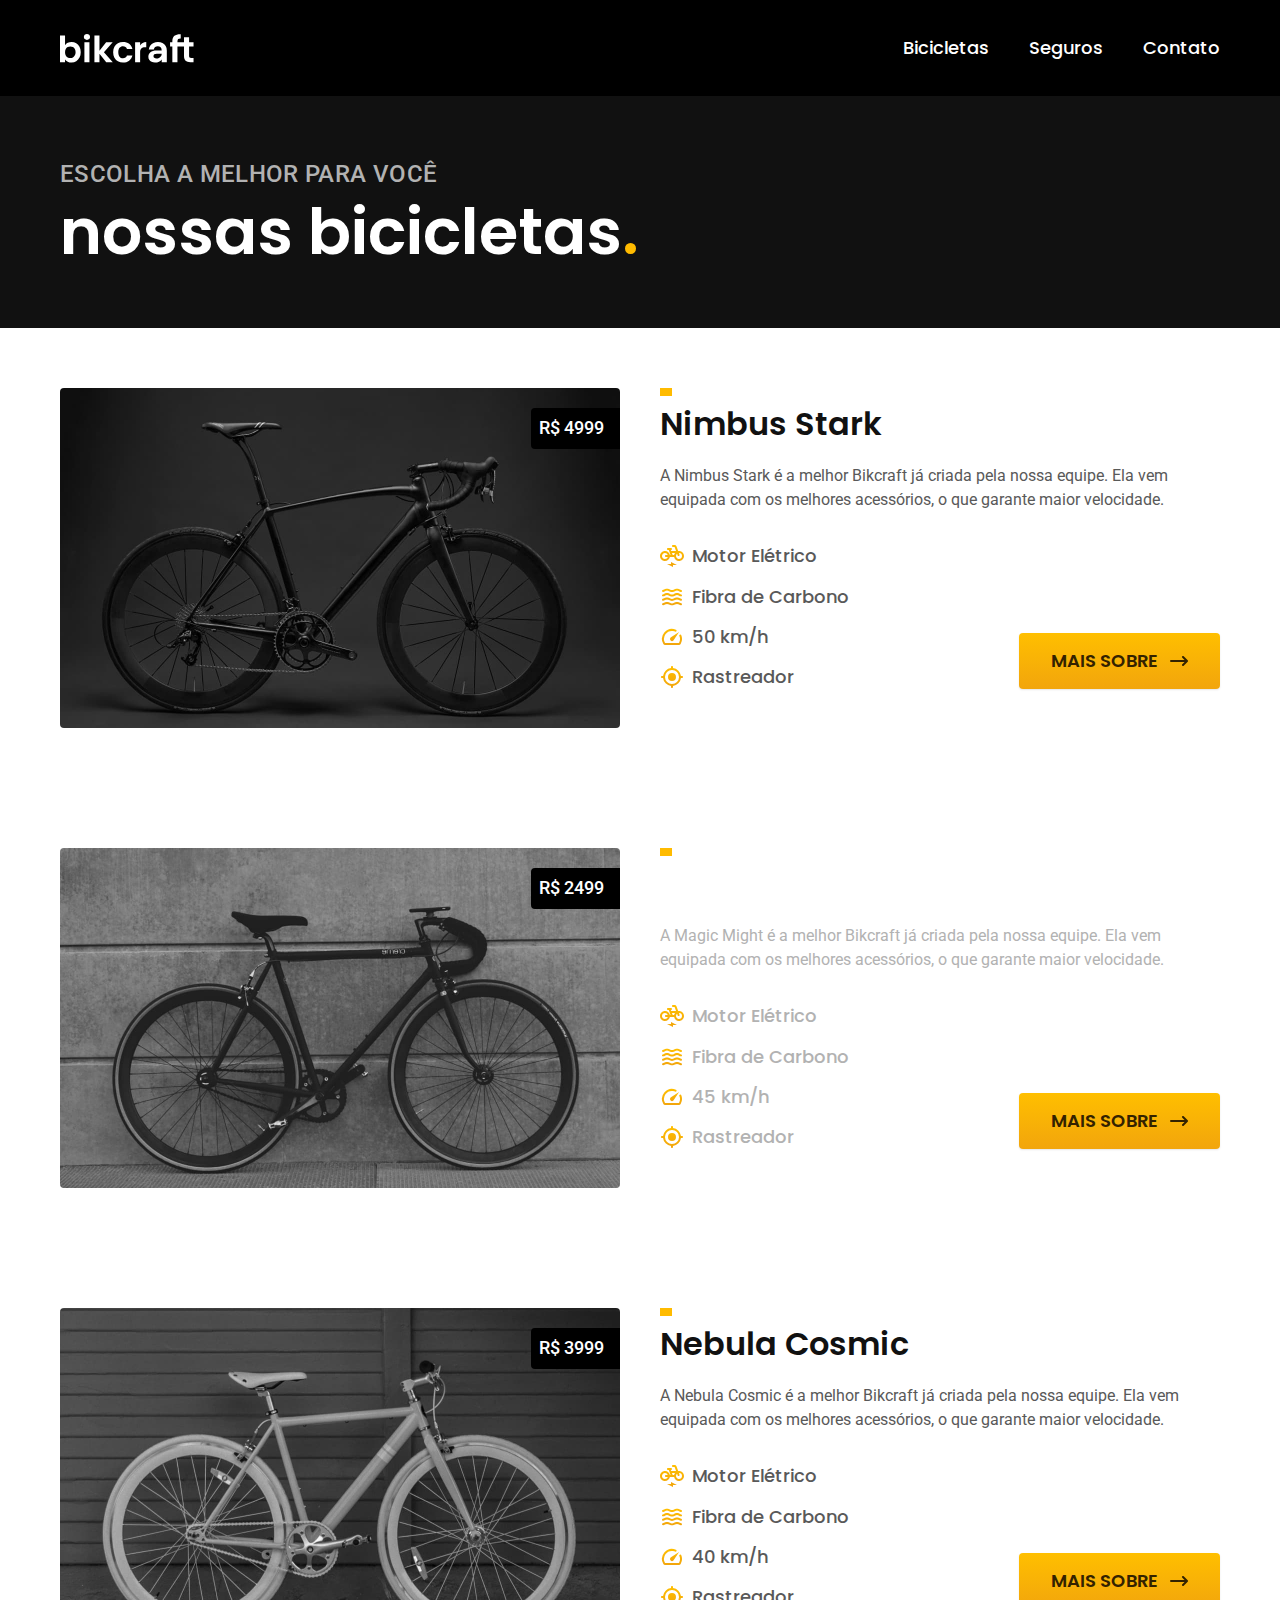
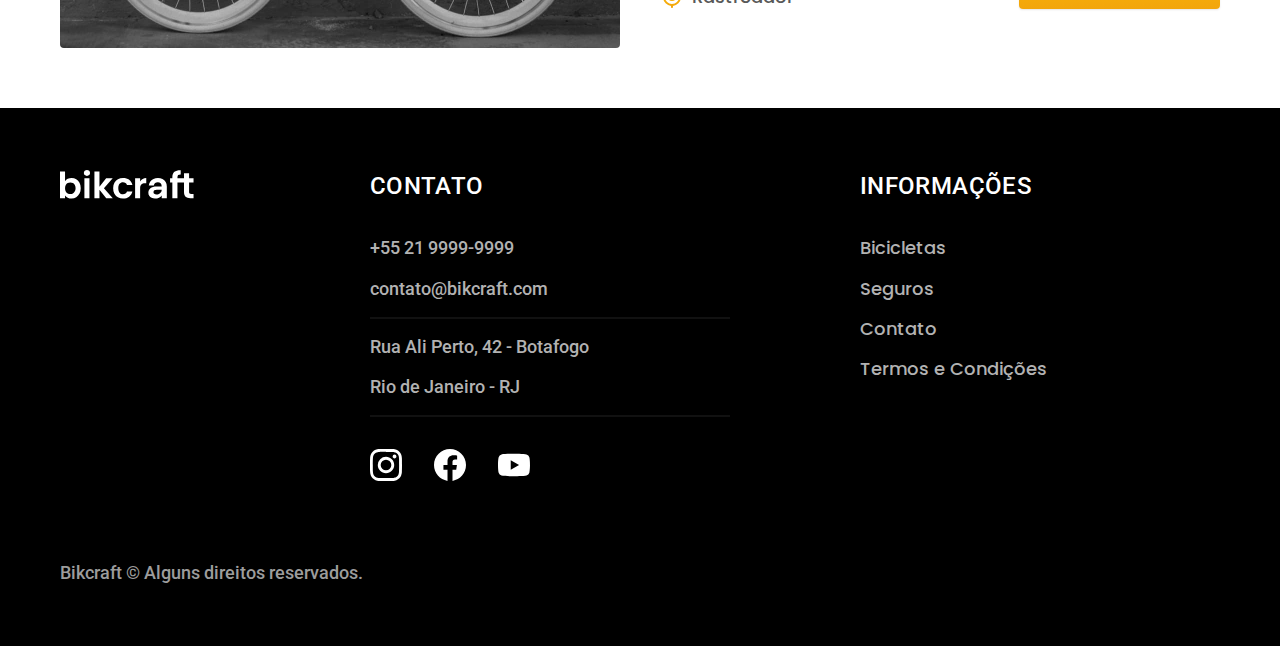
==== bicicletas.html @ a5f5ddca "bicicletas" ====
<!DOCTYPE html>
<html lang="pt-br">
  <head>
    <meta charset="UTF-8" />
    <meta name="viewport" content="width=device-width, initial-scale=1.0" />
    <title>Bicicletas | Bikcraft</title>
    <meta
      name="description"
      content="Bicicletas elétricas de alta precisão e qualidade,  feitas sob medida para o cliente. Explore o mundo na sua velocidade com a Bikcraft."
    />

    <link rel="icon" href="./favicon.svg" type="image/svg+xml" />

    <link href="./css/style.css" rel="preload" as="style" />
    <link href="./css/style.css" rel="stylesheet" />

    <link rel="preconnect" href="https://fonts.googleapis.com" />
    <link rel="preconnect" href="https://fonts.gstatic.com" crossorigin />
    <link
      href="https://fonts.googleapis.com/css2?family=Merriweather:ital,wght@1,900&family=Poppins:wght@500;600&family=Roboto:wght@400;500&display=swap"
      rel="stylesheet"
    />
  </head>

  <body id="bicicletas">
    <header class="header-bg">
      <div class="header container">
        <a href="./">
          <img
            src="./img/bikcraft.svg"
            alt="Bikcraft"
            width="136"
            height="32"
          />
        </a>
        <nav aria-label="primaria">
          <ul class="header-menu font-1-m cor-0">
            <li><a href="./bicicletas.html">Bicicletas</a></li>
            <li><a href="./seguros.html">Seguros</a></li>
            <li><a href="./contato.html">Contato</a></li>
          </ul>
        </nav>
      </div>
    </header>

    <main>
      <div class="titulo-bg">
        <div class="titulo container">
          <p class="font-2-l-b cor-5">Escolha a melhor para você</p>
          <h1 class="font-1-xxl cor-0">
            nossas bicicletas<span class="cor-p1">.</span>
          </h1>
        </div>
      </div>

      <div class="bicicletas container">
        <div class="bicicletas-imagem">
          <img
            src="./img/bicicletas/nimbus.jpg"
            alt="Bicicleta preta"
            width="1120"
            height="680"
          />
          <span class="font-2-m cor-0">R$ 4999</span>
        </div>
        <div class="bicicletas-conteudo">
          <h2 class="font-1-xl">Nimbus Stark</h2>
          <p class="font-2-s cor-8">
            A Nimbus Stark é a melhor Bikcraft já criada pela nossa equipe. Ela
            vem equipada com os melhores acessórios, o que garante maior
            velocidade.
          </p>
          <ul class="font-1-m cor-8">
            <li>
              <img src="./img/icones/eletrica.svg" alt="" /><span
                >Motor Elétrico</span
              >
            </li>
            <li>
              <img src="./img/icones/carbono.svg" alt="" /><span
                >Fibra de Carbono</span
              >
            </li>
            <li>
              <img src="./img/icones/velocidade.svg" alt="" /><span
                >50 km/h</span
              >
            </li>
            <li>
              <img src="./img/icones/rastreador.svg" alt="" /><span
                >Rastreador</span
              >
            </li>
          </ul>
          <a class="botao seta" href="./bicicletas/nimbus.html">Mais Sobre</a>
        </div>
      </div>

      <div class="bicicletas-bg">
        <div class="bicicletas container">
          <div class="bicicletas-imagem">
            <img
              src="./img/bicicletas/magic.jpg"
              alt="Bicicleta preta"
              width="1120"
              height="680"
            />
            <span class="font-2-m cor-0">R$ 2499</span>
          </div>
          <div class="bicicletas-conteudo">
            <h2 class="font-1-xl cor-0">Magic Might</h2>
            <p class="font-2-s cor-5">
              A Magic Might é a melhor Bikcraft já criada pela nossa equipe. Ela
              vem equipada com os melhores acessórios, o que garante maior
              velocidade.
            </p>
            <ul class="font-1-m cor-5">
              <li>
                <img src="./img/icones/eletrica.svg" alt="" /><span
                  >Motor Elétrico</span
                >
              </li>
              <li>
                <img src="./img/icones/carbono.svg" alt="" /><span
                  >Fibra de Carbono</span
                >
              </li>
              <li>
                <img src="./img/icones/velocidade.svg" alt="" /><span
                  >45 km/h</span
                >
              </li>
              <li>
                <img src="./img/icones/rastreador.svg" alt="" /><span
                  >Rastreador</span
                >
              </li>
            </ul>
            <a class="botao seta" href="./bicicletas/magic.html">Mais Sobre</a>
          </div>
        </div>
      </div>

      <div class="bicicletas container">
        <div class="bicicletas-imagem">
          <img
            src="./img/bicicletas/nebula.jpg"
            alt="Bicicleta branca"
            width="1120"
            height="680"
          />
          <span class="font-2-m cor-0">R$ 3999</span>
        </div>
        <div class="bicicletas-conteudo">
          <h2 class="font-1-xl">Nebula Cosmic</h2>
          <p class="font-2-s cor-8">
            A Nebula Cosmic é a melhor Bikcraft já criada pela nossa equipe. Ela
            vem equipada com os melhores acessórios, o que garante maior
            velocidade.
          </p>
          <ul class="font-1-m cor-8">
            <li>
              <img src="./img/icones/eletrica.svg" alt="" /><span
                >Motor Elétrico</span
              >
            </li>
            <li>
              <img src="./img/icones/carbono.svg" alt="" /><span
                >Fibra de Carbono</span
              >
            </li>
            <li>
              <img src="./img/icones/velocidade.svg" alt="" /><span
                >40 km/h</span
              >
            </li>
            <li>
              <img src="./img/icones/rastreador.svg" alt="" /><span
                >Rastreador</span
              >
            </li>
          </ul>
          <a class="botao seta" href="./bicicletas/nebula.html">Mais Sobre</a>
        </div>
      </div>
    </main>

    <footer class="footer-bg">
      <div class="footer container">
        <img src="./img/bikcraft.svg" alt="Bikcraft" />
        <div class="footer-contato">
          <h3 class="font-2-l-b cor-0">Contato</h3>
          <ul class="font-2-m cor-5">
            <li>+55 21 9999-9999</li>
            <li>contato@bikcraft.com</li>
            <li>Rua Ali Perto, 42 - Botafogo</li>
            <li>Rio de Janeiro - RJ</li>
          </ul>
          <div class="footer-redes">
            <a href="./"
              ><img src="./img/redes/instagram.svg" alt="Instagram"
            /></a>
            <a href="./"
              ><img src="./img/redes/facebook.svg" alt="Facebook"
            /></a>
            <a href="./"><img src="./img/redes/youtube.svg" alt="Youtube" /></a>
          </div>
        </div>
        <div class="footer-informacoes">
          <h3 class="font-2-l-b cor-0">Informações</h3>
          <nav>
            <ul class="font-1-m cor-5">
              <li><a href="./bicicletas.html">Bicicletas</a></li>
              <li><a href="./seguros.html">Seguros</a></li>
              <li><a href="./contato.html">Contato</a></li>
              <li><a href="./termos.html">Termos e Condições</a></li>
            </ul>
          </nav>
        </div>
        <p class="font-2-m cor-6 footer-copy">
          Bikcraft © Alguns direitos reservados.
        </p>
      </div>
    </footer>
  </body>
</html>
---- css/style.css ----
/* Utilidade */
@import "./global/global.css";
@import "./utilidades/componentes.css";
@import "./utilidades/tipografia.css";
@import "./utilidades/cores.css";

/* Header e Footer*/
@import "./global/header.css";
@import "./global/footer.css";

/* Home */
@import "./home/introducao.css";
@import "./home/tecnologia.css";
@import "./home/parceiros.css";
@import "./home/depoimento.css";

/* Bicicletas */
@import "./bicicletas/bicicletas-lista.css";
@import "./bicicletas/bicicletas.css";

/* Seguros */
@import "./seguros/seguros.css";

/* Termos */
@import "./termos/termos.css";
---- css/style.css ----
/* Utilidade */
@import "./global/global.css";
@import "./utilidades/componentes.css";
@import "./utilidades/tipografia.css";
@import "./utilidades/cores.css";

/* Header e Footer*/
@import "./global/header.css";
@import "./global/footer.css";

/* Home */
@import "./home/introducao.css";
@import "./home/tecnologia.css";
@import "./home/parceiros.css";
@import "./home/depoimento.css";

/* Bicicletas */
@import "./bicicletas/bicicletas-lista.css";
@import "./bicicletas/bicicletas.css";

/* Seguros */
@import "./seguros/seguros.css";

/* Termos */
@import "./termos/termos.css";
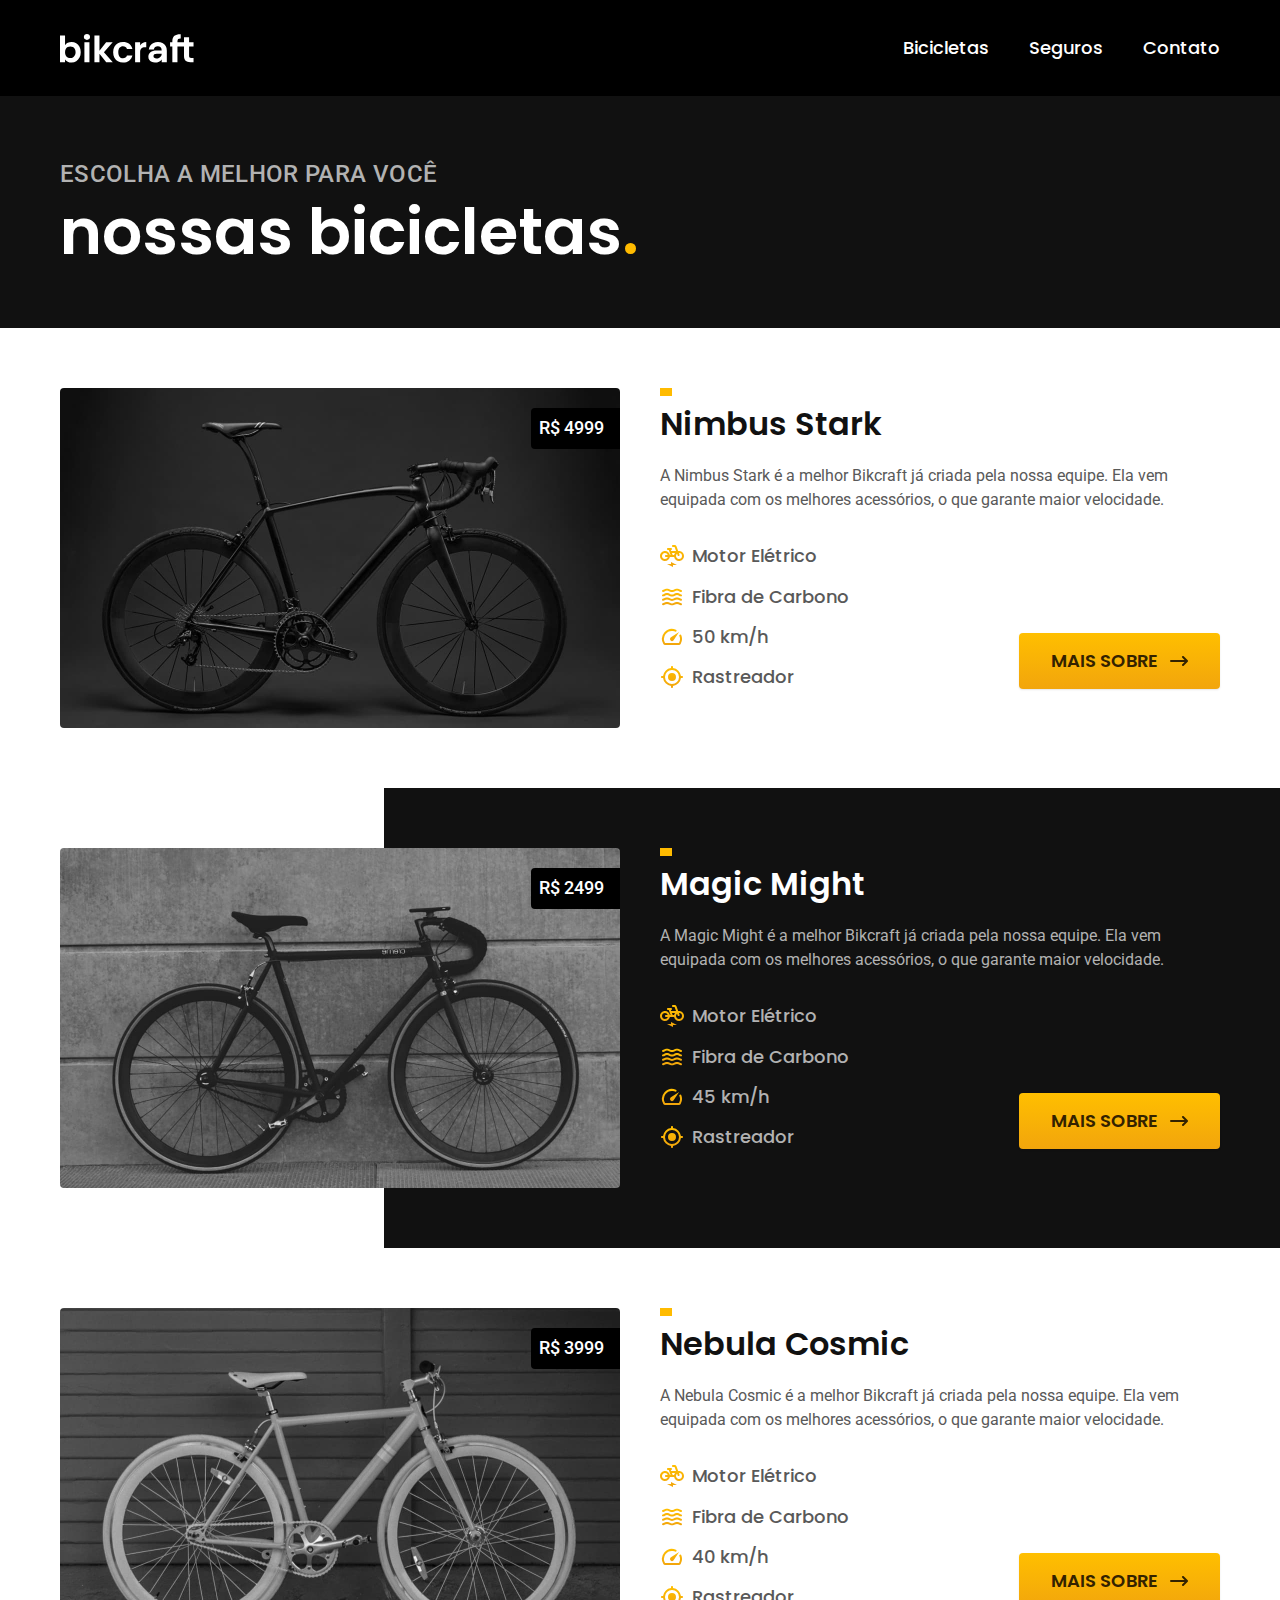
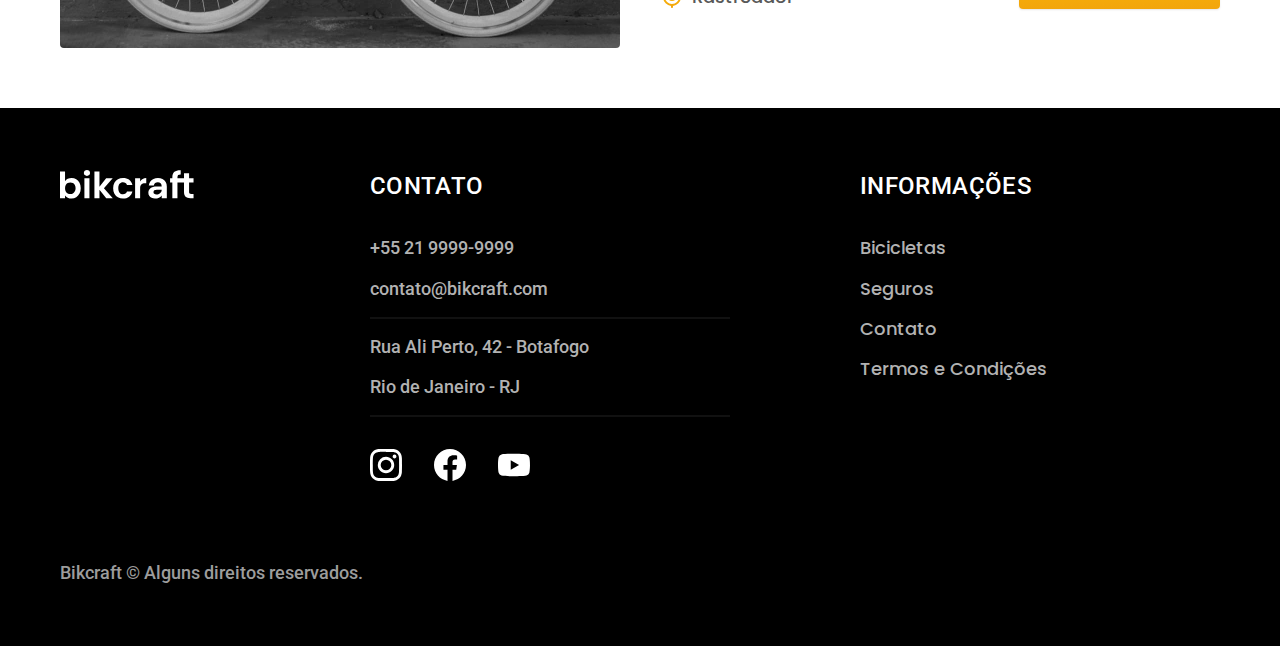
==== commit c20c80f4: "otimizacao" ====
--- a/bicicletas.html
+++ b/bicicletas.html
@@ -37,7 +37,7 @@
           <ul class="header-menu font-1-m cor-0">
             <li><a href="./bicicletas.html">Bicicletas</a></li>
             <li><a href="./seguros.html">Seguros</a></li>
-            <li><a href="./contato.html">Contato</a></li>
+            <li><a href="./contatos.html">Contato</a></li>
           </ul>
         </nav>
       </div>
--- a/css/style.css
+++ b/css/style.css
@@ -3,6 +3,7 @@
 @import "./utilidades/componentes.css";
 @import "./utilidades/tipografia.css";
 @import "./utilidades/cores.css";
+@import "./utilidades/formulario.css";
 
 /* Header e Footer*/
 @import "./global/header.css";
@@ -18,8 +19,21 @@
 @import "./bicicletas/bicicletas-lista.css";
 @import "./bicicletas/bicicletas.css";
 
+/* Bicileta */
+@import "./bicicleta/bicicleta.css";
+@import "./bicicleta/seguro.css";
+
 /* Seguros */
 @import "./seguros/seguros.css";
+@import "./seguros/perguntas.css";
+@import "./seguros/vantagens.css";
+
+/* Contato */
+@import "./contatos/contatos.css";
+@import "./contatos/lojas.css";
+
+/* Orçamento */
+@import "./orcamento/orcamento.css";
 
 /* Termos */
 @import "./termos/termos.css";
--- a/css/style.css
+++ b/css/style.css
@@ -3,6 +3,7 @@
 @import "./utilidades/componentes.css";
 @import "./utilidades/tipografia.css";
 @import "./utilidades/cores.css";
+@import "./utilidades/formulario.css";
 
 /* Header e Footer*/
 @import "./global/header.css";
@@ -18,8 +19,21 @@
 @import "./bicicletas/bicicletas-lista.css";
 @import "./bicicletas/bicicletas.css";
 
+/* Bicileta */
+@import "./bicicleta/bicicleta.css";
+@import "./bicicleta/seguro.css";
+
 /* Seguros */
 @import "./seguros/seguros.css";
+@import "./seguros/perguntas.css";
+@import "./seguros/vantagens.css";
+
+/* Contato */
+@import "./contatos/contatos.css";
+@import "./contatos/lojas.css";
+
+/* Orçamento */
+@import "./orcamento/orcamento.css";
 
 /* Termos */
 @import "./termos/termos.css";
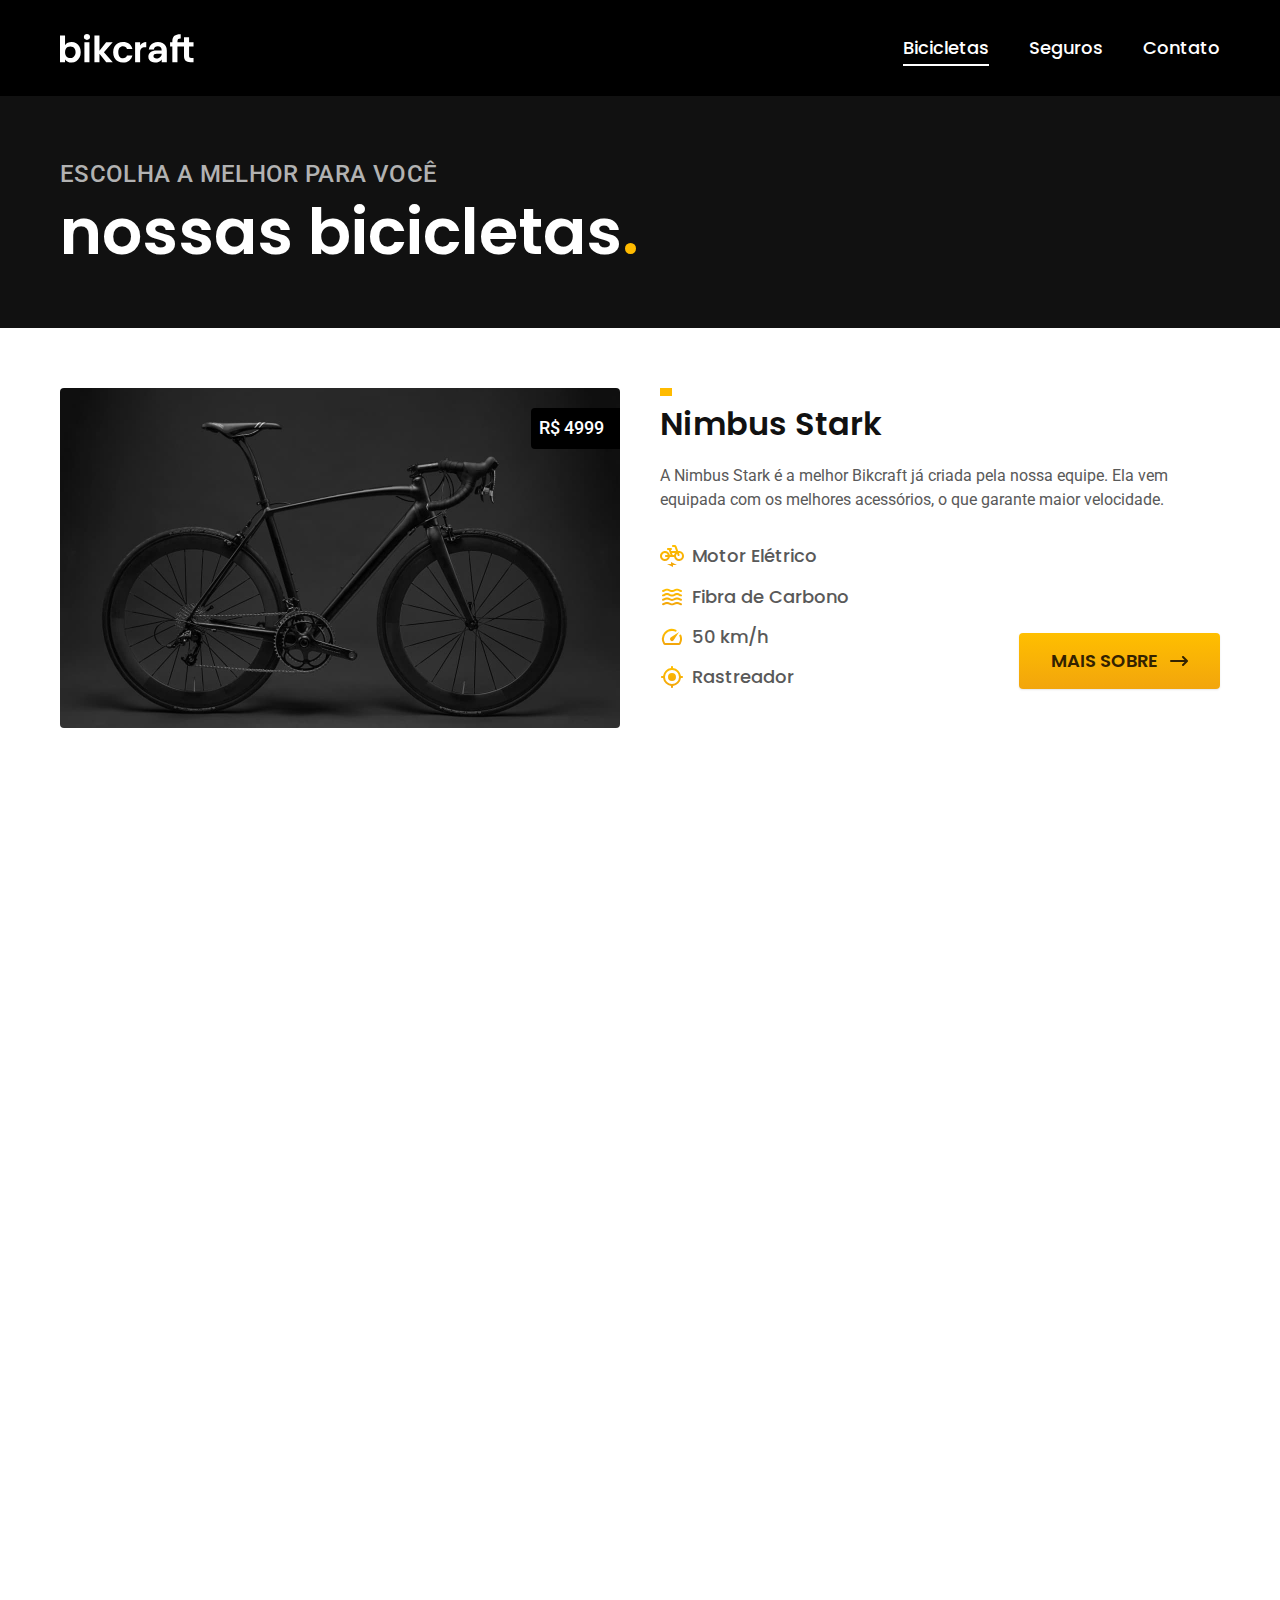
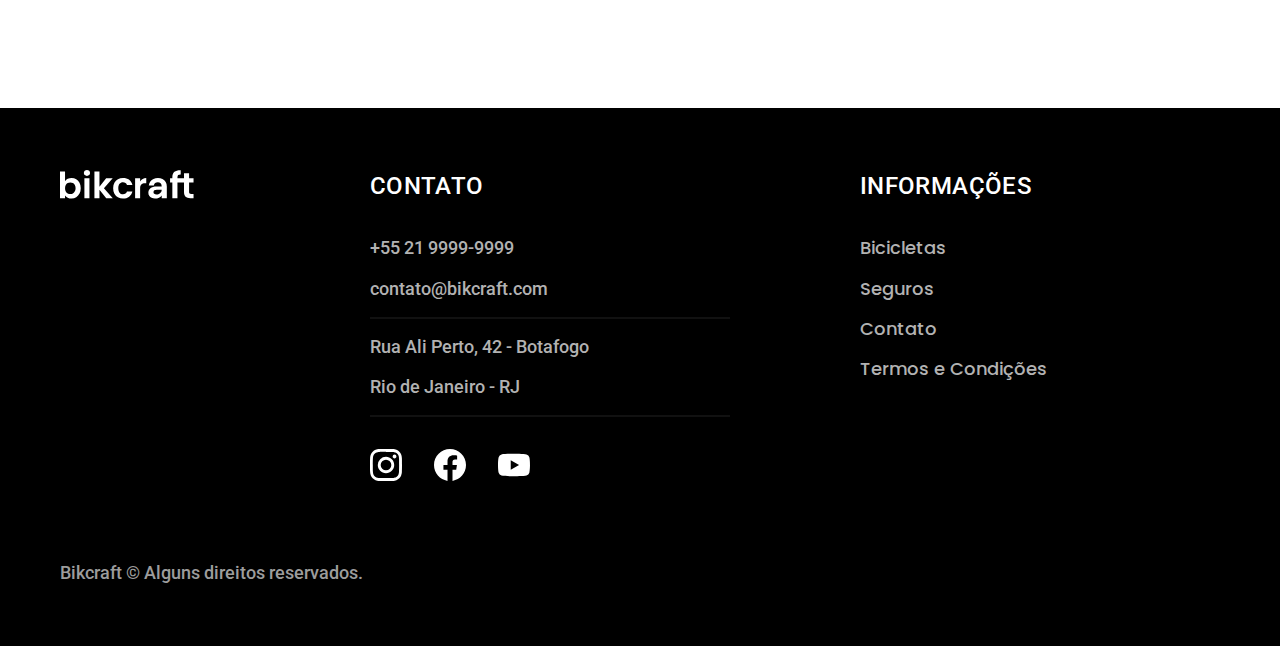
==== commit d32ffcf3: "add anima plugin" ====
--- a/bicicletas.html
+++ b/bicicletas.html
@@ -46,14 +46,14 @@
     <main>
       <div class="titulo-bg">
         <div class="titulo container">
-          <p class="font-2-l-b cor-5">Escolha a melhor para você</p>
-          <h1 class="font-1-xxl cor-0">
+          <p class="font-2-l-b cor-5 fadeInDown" data-anime="200">Escolha a melhor para você</p>
+          <h1 class="font-1-xxl cor-0 fadeInDown" data-anime="400">
             nossas bicicletas<span class="cor-p1">.</span>
           </h1>
         </div>
       </div>
 
-      <div class="bicicletas container">
+      <div class="bicicletas container fadeInDown" data-anime="600">
         <div class="bicicletas-imagem">
           <img
             src="./img/bicicletas/nimbus.jpg"
@@ -96,8 +96,8 @@
         </div>
       </div>
 
-      <div class="bicicletas-bg">
-        <div class="bicicletas container">
+      <div class="bicicletas-bg fadeInDown" data-anime="800">
+        <div class="bicicletas container ">
           <div class="bicicletas-imagem">
             <img
               src="./img/bicicletas/magic.jpg"
@@ -141,7 +141,7 @@
         </div>
       </div>
 
-      <div class="bicicletas container">
+      <div class="bicicletas container fadeInDown" data-anime="1000">
         <div class="bicicletas-imagem">
           <img
             src="./img/bicicletas/nebula.jpg"
@@ -212,7 +212,7 @@
             <ul class="font-1-m cor-5">
               <li><a href="./bicicletas.html">Bicicletas</a></li>
               <li><a href="./seguros.html">Seguros</a></li>
-              <li><a href="./contato.html">Contato</a></li>
+              <li><a href="./contatos.html">Contato</a></li>
               <li><a href="./termos.html">Termos e Condições</a></li>
             </ul>
           </nav>
@@ -222,5 +222,7 @@
         </p>
       </div>
     </footer>
+    <script src="./js/plugins/simple-anime.js"></script>
+    <script src="./js/script.js"></script>
   </body>
 </html>
--- a/css/style.css
+++ b/css/style.css
@@ -4,6 +4,8 @@
 @import "./utilidades/tipografia.css";
 @import "./utilidades/cores.css";
 @import "./utilidades/formulario.css";
+
+@import "./utilidades/animacao.css";
 
 /* Header e Footer*/
 @import "./global/header.css";
--- a/css/style.css
+++ b/css/style.css
@@ -4,6 +4,8 @@
 @import "./utilidades/tipografia.css";
 @import "./utilidades/cores.css";
 @import "./utilidades/formulario.css";
+
+@import "./utilidades/animacao.css";
 
 /* Header e Footer*/
 @import "./global/header.css";
